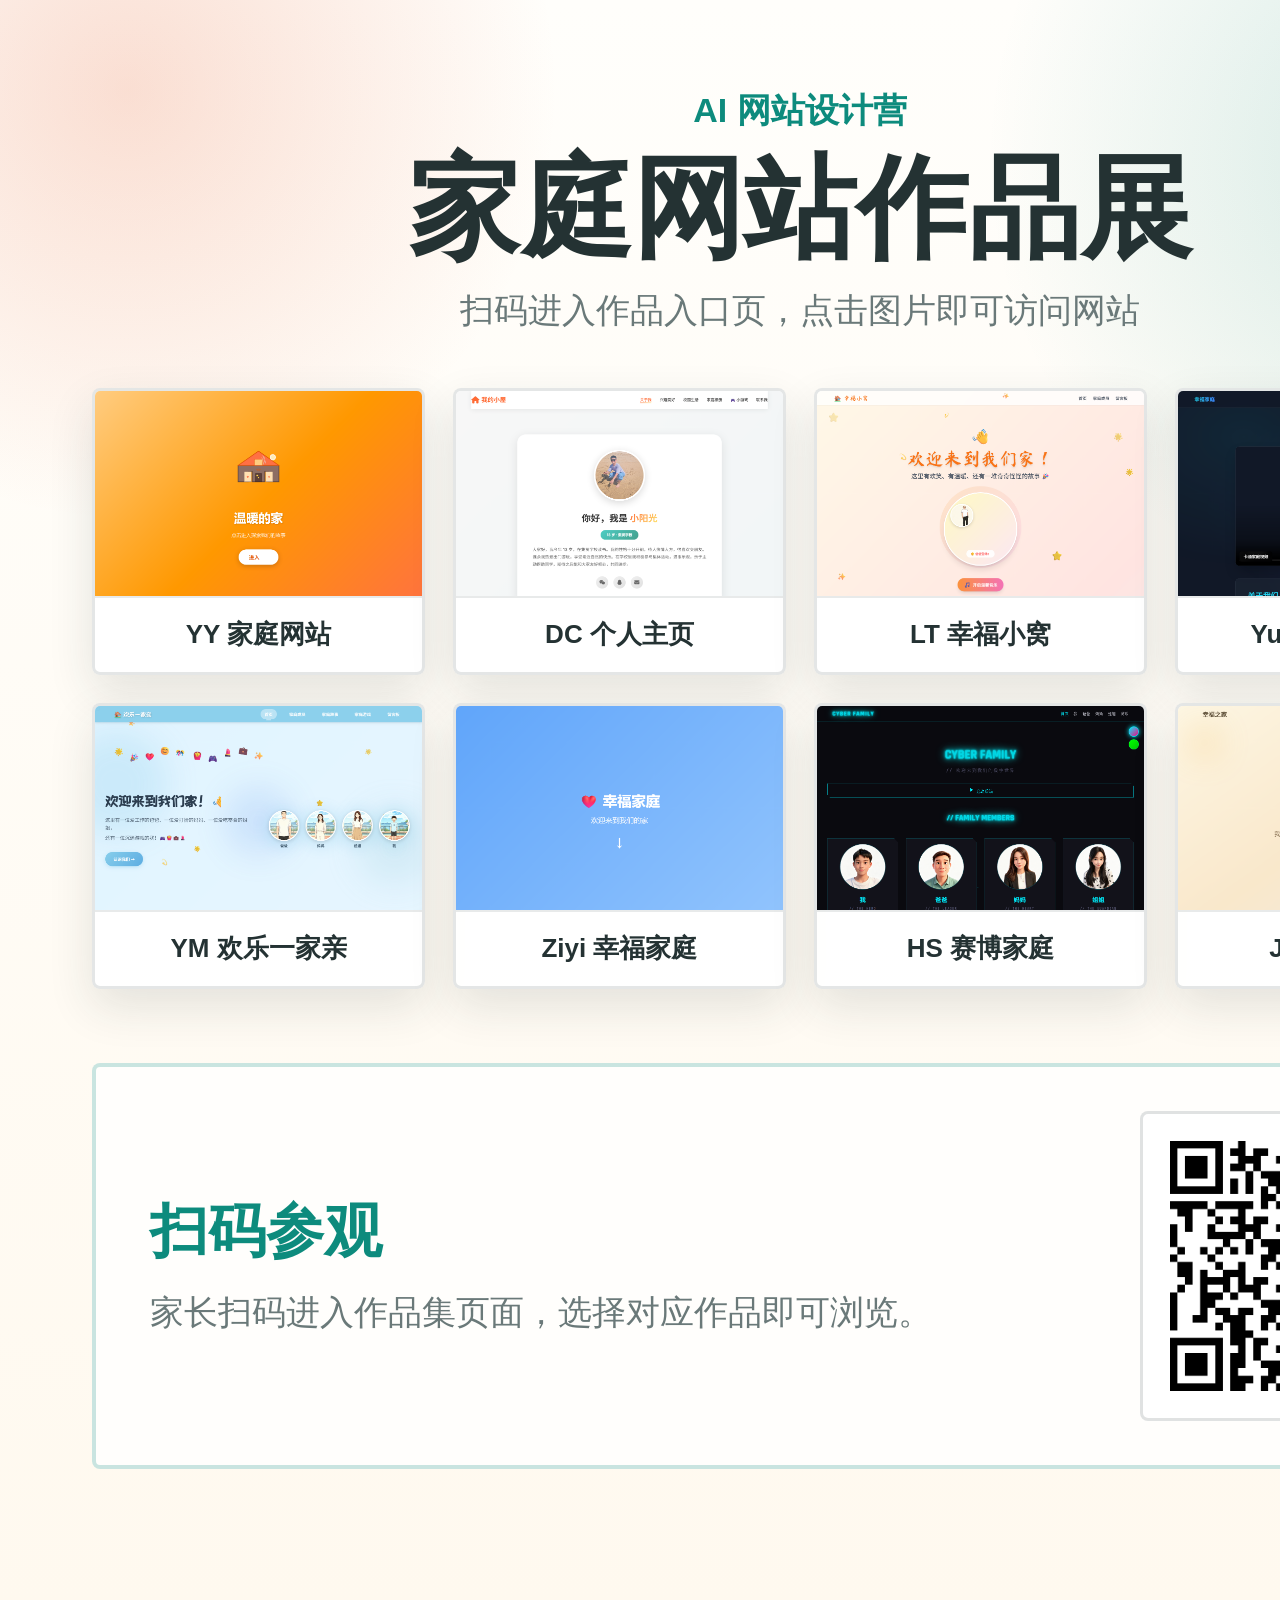
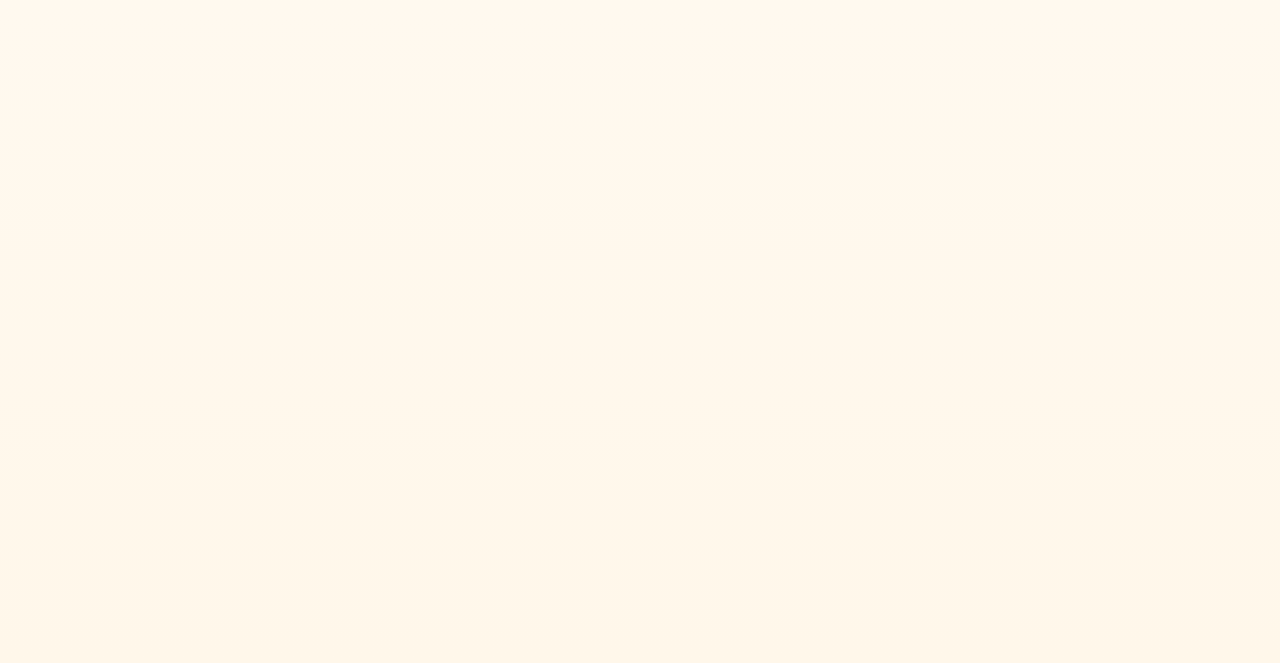
==== poster.html @ 542cbad8 "Create family sites showcase" ====
<!DOCTYPE html>
<html lang="zh-CN">
<head>
  <meta charset="UTF-8">
  <meta name="viewport" content="width=device-width, initial-scale=1.0">
  <title>AI 家庭网站作品展海报</title>
  <link rel="stylesheet" href="poster.css">
</head>
<body>
  <section class="poster">
    <header class="poster-header">
      <p>AI 网站设计营</p>
      <h1>家庭网站作品展</h1>
      <span>扫码进入作品入口页，点击图片即可访问网站</span>
    </header>

    <div class="poster-grid">
      <article><img src="assets/screenshots/yy.png" alt=""><b>YY 家庭网站</b></article>
      <article><img src="assets/screenshots/dc.png" alt=""><b>DC 个人主页</b></article>
      <article><img src="assets/screenshots/lt.png" alt=""><b>LT 幸福小窝</b></article>
      <article><img src="assets/screenshots/yufan.png" alt=""><b>Yufan 家庭网站</b></article>
      <article><img src="assets/screenshots/ym.png" alt=""><b>YM 欢乐一家亲</b></article>
      <article><img src="assets/screenshots/ziyi.png" alt=""><b>Ziyi 幸福家庭</b></article>
      <article><img src="assets/screenshots/hs.png" alt=""><b>HS 赛博家庭</b></article>
      <article><img src="assets/screenshots/jh.png" alt=""><b>JH 幸福之家</b></article>
    </div>

    <footer class="poster-footer">
      <div>
        <h2>扫码参观</h2>
        <p>家长扫码进入作品集页面，选择对应作品即可浏览。</p>
      </div>
      <img class="qr" src="assets/qr.png" alt="作品入口二维码">
    </footer>
  </section>
</body>
</html>
---- poster.css ----
:root {
  --ink: #243233;
  --muted: #6a7979;
  --paper: #fff8ed;
  --accent: #e96f45;
  --green: #0d8b7d;
}

* {
  box-sizing: border-box;
}

body {
  margin: 0;
  width: 1600px;
  height: 2263px;
  overflow: hidden;
  font-family: "Microsoft YaHei", "Noto Sans SC", Arial, sans-serif;
  color: var(--ink);
  background: var(--paper);
}

.poster {
  width: 1600px;
  height: 2263px;
  padding: 88px 92px 78px;
  background:
    radial-gradient(circle at 8% 4%, rgba(233, 111, 69, 0.22), transparent 430px),
    radial-gradient(circle at 91% 7%, rgba(13, 139, 125, 0.18), transparent 470px),
    linear-gradient(180deg, #fffefb 0%, #fff7ea 100%);
}

.poster-header {
  text-align: center;
  margin-bottom: 54px;
}

.poster-header p {
  margin: 0 0 18px;
  color: var(--green);
  font-size: 34px;
  font-weight: 800;
}

.poster-header h1 {
  margin: 0;
  font-size: 112px;
  line-height: 1.02;
  letter-spacing: 0;
}

.poster-header span {
  display: block;
  margin-top: 22px;
  color: var(--muted);
  font-size: 34px;
}

.poster-grid {
  display: grid;
  grid-template-columns: repeat(4, 1fr);
  gap: 28px;
}

.poster-grid article {
  overflow: hidden;
  border: 3px solid rgba(36, 50, 51, 0.12);
  border-radius: 8px;
  background: rgba(255, 255, 255, 0.92);
  box-shadow: 0 18px 46px rgba(36, 50, 51, 0.12);
}

.poster-grid img {
  display: block;
  width: 100%;
  aspect-ratio: 16 / 10;
  object-fit: cover;
  object-position: top center;
}

.poster-grid b {
  display: flex;
  align-items: center;
  justify-content: center;
  height: 76px;
  padding: 0 12px;
  border-top: 2px solid rgba(36, 50, 51, 0.1);
  font-size: 26px;
  text-align: center;
}

.poster-footer {
  display: grid;
  grid-template-columns: 1fr 310px;
  align-items: center;
  gap: 44px;
  margin-top: 74px;
  padding: 44px 54px;
  border: 4px solid rgba(13, 139, 125, 0.22);
  border-radius: 8px;
  background: rgba(255, 255, 255, 0.76);
}

.poster-footer h2 {
  margin: 0 0 16px;
  color: var(--green);
  font-size: 58px;
}

.poster-footer p {
  margin: 0;
  max-width: 850px;
  color: var(--muted);
  font-size: 34px;
  line-height: 1.5;
}

.qr {
  width: 310px;
  height: 310px;
  padding: 18px;
  border-radius: 8px;
  background: white;
  border: 3px solid rgba(36, 50, 51, 0.14);
}
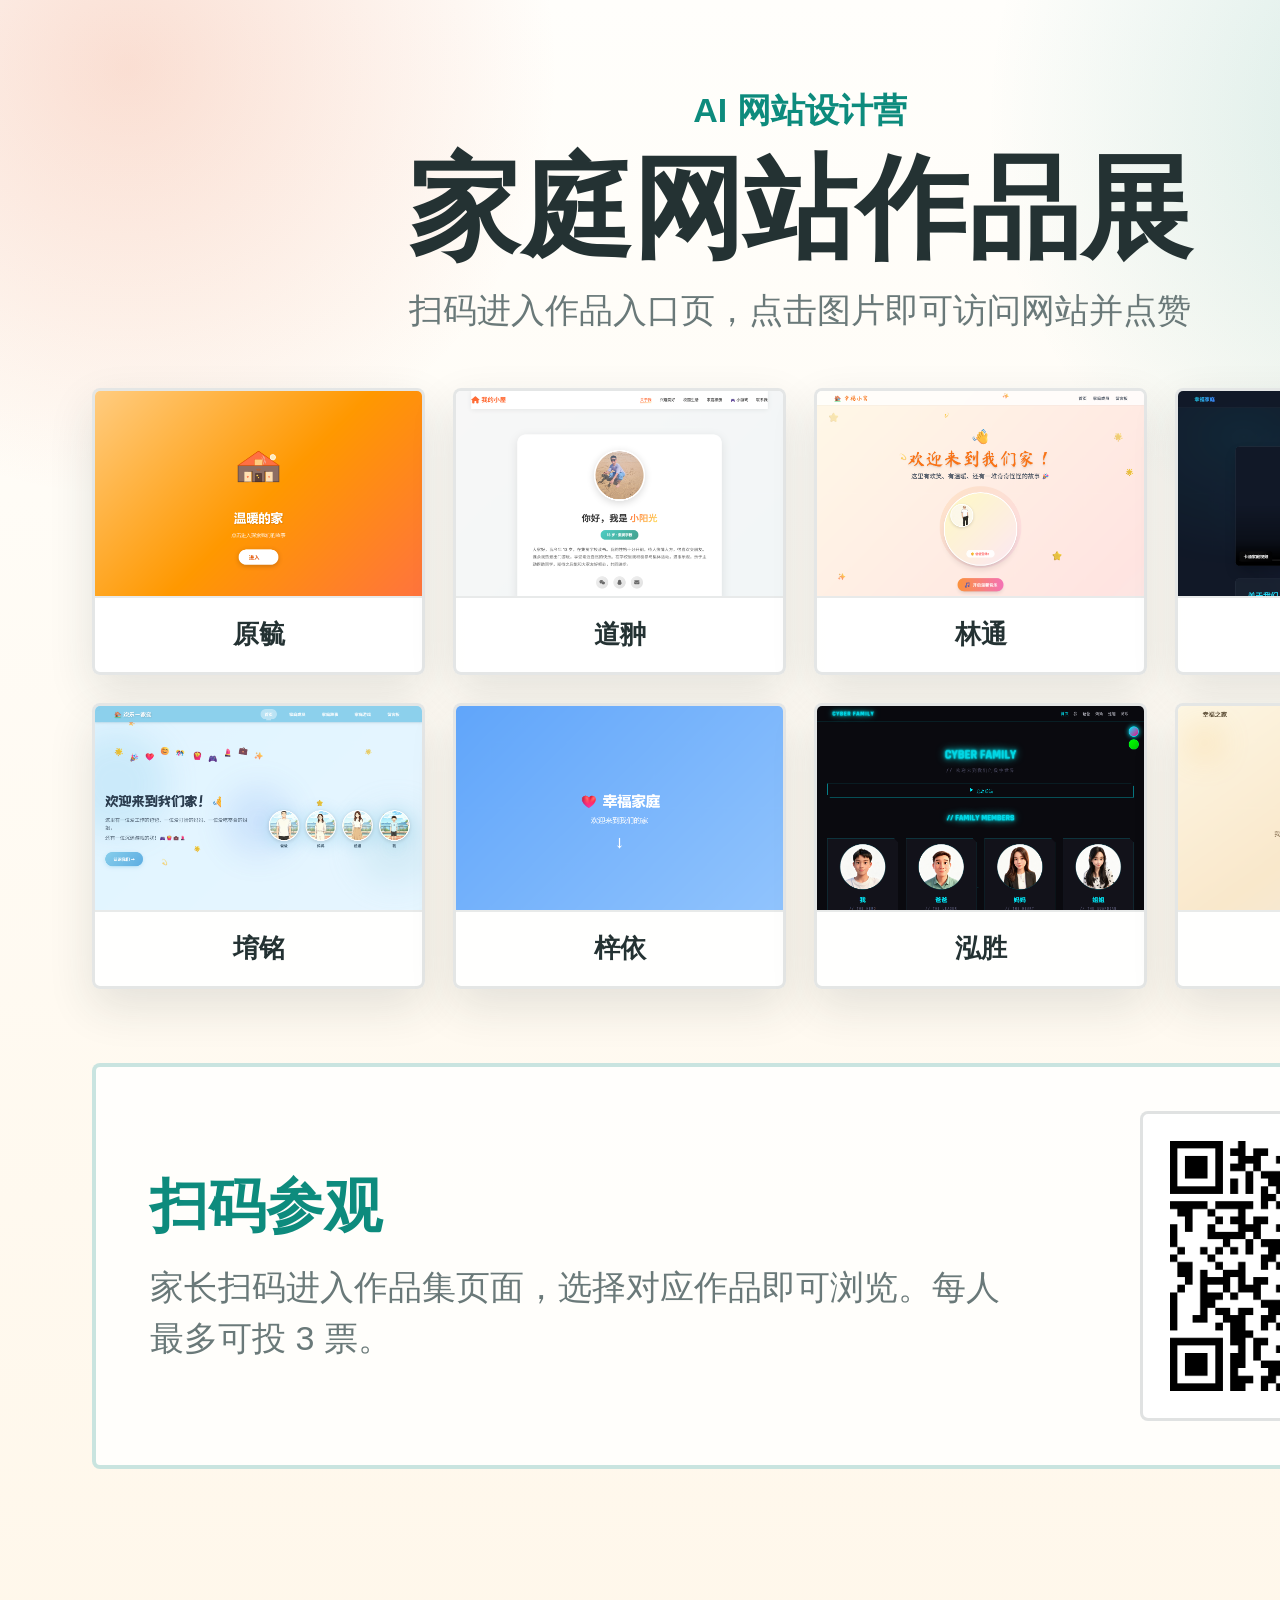
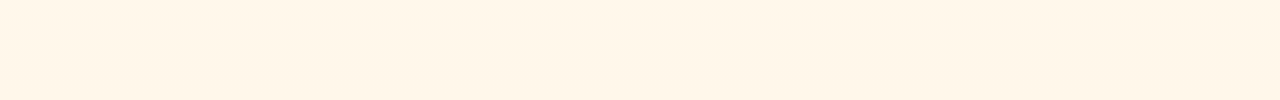
==== commit 884060a1: "Add local voting and update student names" ====
--- a/poster.html
+++ b/poster.html
@@ -11,28 +11,27 @@
     <header class="poster-header">
       <p>AI 网站设计营</p>
       <h1>家庭网站作品展</h1>
-      <span>扫码进入作品入口页，点击图片即可访问网站</span>
+      <span>扫码进入作品入口页，点击图片即可访问网站并点赞</span>
     </header>
 
     <div class="poster-grid">
-      <article><img src="assets/screenshots/yy.png" alt=""><b>YY 家庭网站</b></article>
-      <article><img src="assets/screenshots/dc.png" alt=""><b>DC 个人主页</b></article>
-      <article><img src="assets/screenshots/lt.png" alt=""><b>LT 幸福小窝</b></article>
-      <article><img src="assets/screenshots/yufan.png" alt=""><b>Yufan 家庭网站</b></article>
-      <article><img src="assets/screenshots/ym.png" alt=""><b>YM 欢乐一家亲</b></article>
-      <article><img src="assets/screenshots/ziyi.png" alt=""><b>Ziyi 幸福家庭</b></article>
-      <article><img src="assets/screenshots/hs.png" alt=""><b>HS 赛博家庭</b></article>
-      <article><img src="assets/screenshots/jh.png" alt=""><b>JH 幸福之家</b></article>
+      <article><img src="assets/screenshots/yy.png" alt=""><b>原毓</b></article>
+      <article><img src="assets/screenshots/dc.png" alt=""><b>道翀</b></article>
+      <article><img src="assets/screenshots/lt.png" alt=""><b>林通</b></article>
+      <article><img src="assets/screenshots/yufan.png" alt=""><b>羽帆</b></article>
+      <article><img src="assets/screenshots/ym.png" alt=""><b>堉铭</b></article>
+      <article><img src="assets/screenshots/ziyi.png" alt=""><b>梓依</b></article>
+      <article><img src="assets/screenshots/hs.png" alt=""><b>泓胜</b></article>
+      <article><img src="assets/screenshots/jh.png" alt=""><b>靖淮</b></article>
     </div>
 
     <footer class="poster-footer">
       <div>
         <h2>扫码参观</h2>
-        <p>家长扫码进入作品集页面，选择对应作品即可浏览。</p>
+        <p>家长扫码进入作品集页面，选择对应作品即可浏览。每人最多可投 3 票。</p>
       </div>
       <img class="qr" src="assets/qr.png" alt="作品入口二维码">
     </footer>
   </section>
 </body>
 </html>
-
--- a/poster.css
+++ b/poster.css
@@ -13,7 +13,7 @@
 body {
   margin: 0;
   width: 1600px;
-  height: 2263px;
+  height: 1700px;
   overflow: hidden;
   font-family: "Microsoft YaHei", "Noto Sans SC", Arial, sans-serif;
   color: var(--ink);
@@ -22,7 +22,7 @@
 
 .poster {
   width: 1600px;
-  height: 2263px;
+  height: 1700px;
   padding: 88px 92px 78px;
   background:
     radial-gradient(circle at 8% 4%, rgba(233, 111, 69, 0.22), transparent 430px),
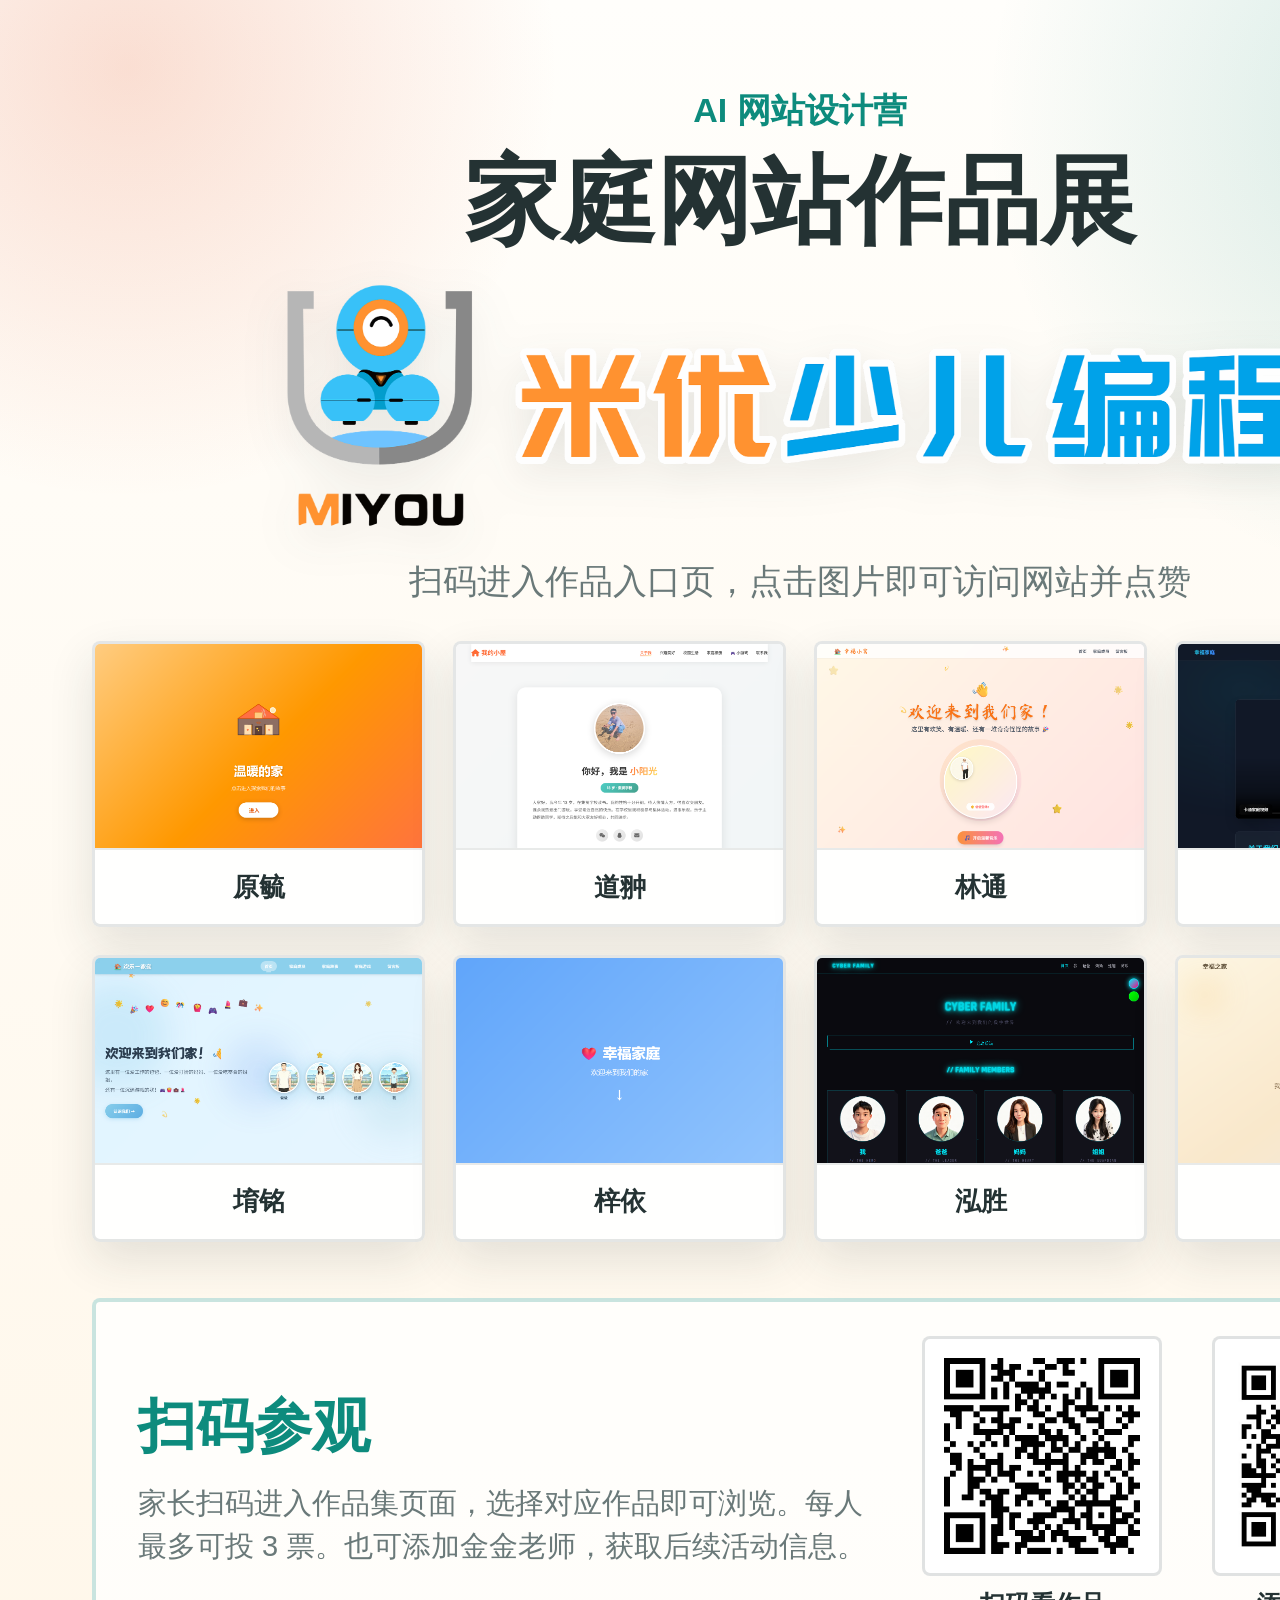
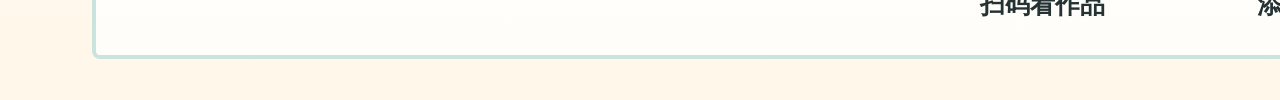
==== commit 766591cd: "Add database voting and updated poster" ====
--- a/poster.html
+++ b/poster.html
@@ -11,6 +11,7 @@
     <header class="poster-header">
       <p>AI 网站设计营</p>
       <h1>家庭网站作品展</h1>
+      <img class="brand-logo" src="assets/miyou-logo.png" alt="米优少儿编程">
       <span>扫码进入作品入口页，点击图片即可访问网站并点赞</span>
     </header>
 
@@ -28,9 +29,16 @@
     <footer class="poster-footer">
       <div>
         <h2>扫码参观</h2>
-        <p>家长扫码进入作品集页面，选择对应作品即可浏览。每人最多可投 3 票。</p>
+        <p>家长扫码进入作品集页面，选择对应作品即可浏览。每人最多可投 3 票。也可添加金金老师，获取后续活动信息。</p>
       </div>
-      <img class="qr" src="assets/qr.png" alt="作品入口二维码">
+      <div class="qr-card">
+        <img class="qr" src="assets/qr.png" alt="作品入口二维码">
+        <b>扫码看作品</b>
+      </div>
+      <div class="qr-card">
+        <img class="qr" src="assets/miyou-qr.jpg" alt="添加金金老师二维码">
+        <b>添加金金老师</b>
+      </div>
     </footer>
   </section>
 </body>
--- a/poster.css
+++ b/poster.css
@@ -32,7 +32,7 @@
 
 .poster-header {
   text-align: center;
-  margin-bottom: 54px;
+  margin-bottom: 36px;
 }
 
 .poster-header p {
@@ -44,14 +44,22 @@
 
 .poster-header h1 {
   margin: 0;
-  font-size: 112px;
+  font-size: 96px;
   line-height: 1.02;
   letter-spacing: 0;
 }
 
+.brand-logo {
+  display: block;
+  width: min(1120px, 88%);
+  height: auto;
+  margin: 24px auto 22px;
+  filter: drop-shadow(0 14px 22px rgba(36, 50, 51, 0.1));
+}
+
 .poster-header span {
   display: block;
-  margin-top: 22px;
+  margin-top: 8px;
   color: var(--muted);
   font-size: 34px;
 }
@@ -91,11 +99,11 @@
 
 .poster-footer {
   display: grid;
-  grid-template-columns: 1fr 310px;
+  grid-template-columns: 1fr 260px 260px;
   align-items: center;
-  gap: 44px;
-  margin-top: 74px;
-  padding: 44px 54px;
+  gap: 30px;
+  margin-top: 56px;
+  padding: 34px 42px;
   border: 4px solid rgba(13, 139, 125, 0.22);
   border-radius: 8px;
   background: rgba(255, 255, 255, 0.76);
@@ -109,17 +117,28 @@
 
 .poster-footer p {
   margin: 0;
-  max-width: 850px;
+  max-width: 760px;
   color: var(--muted);
-  font-size: 34px;
+  font-size: 29px;
   line-height: 1.5;
 }
 
+.qr-card {
+  display: grid;
+  gap: 12px;
+  justify-items: center;
+}
+
 .qr {
-  width: 310px;
-  height: 310px;
-  padding: 18px;
+  width: 240px;
+  height: 240px;
+  padding: 12px;
   border-radius: 8px;
   background: white;
   border: 3px solid rgba(36, 50, 51, 0.14);
 }
+
+.qr-card b {
+  color: var(--ink);
+  font-size: 25px;
+}
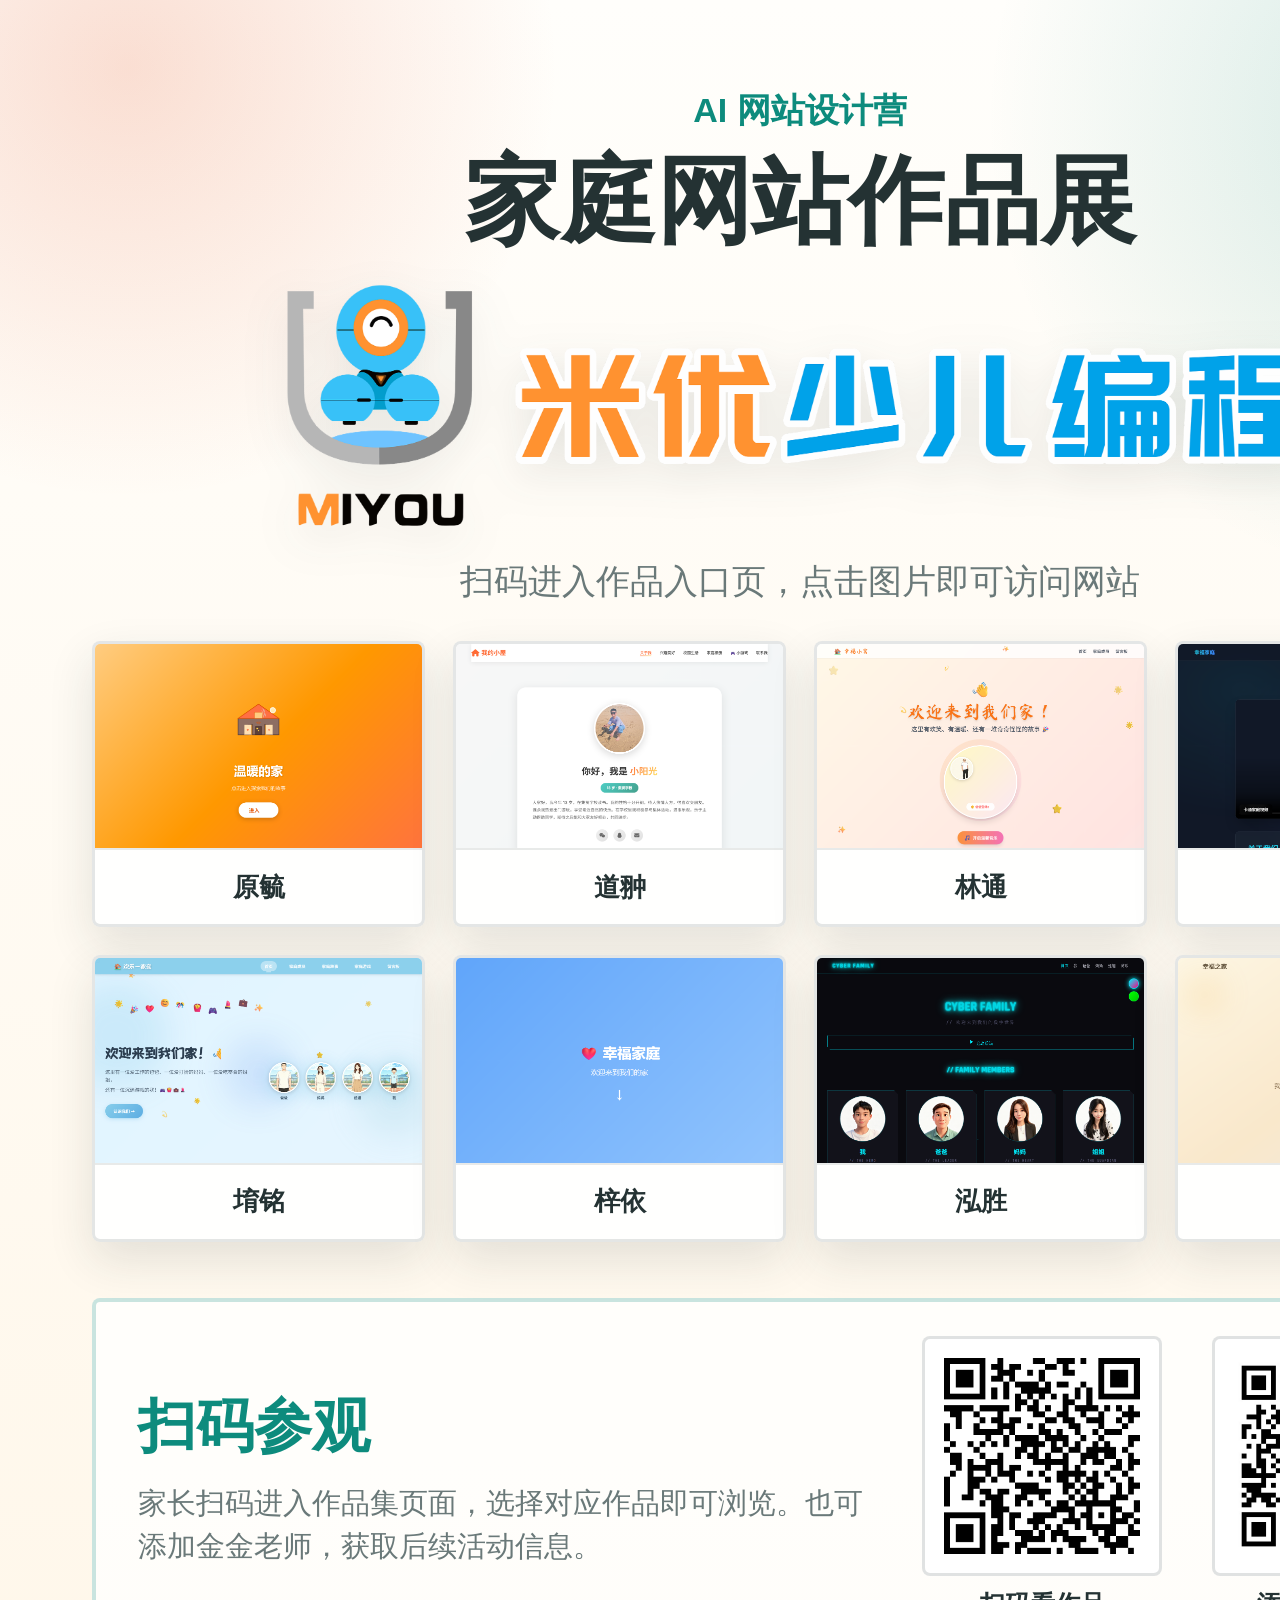
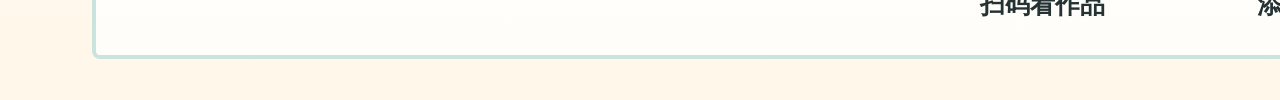
==== commit aecf603e: "Remove voting and database features" ====
--- a/poster.html
+++ b/poster.html
@@ -12,7 +12,7 @@
       <p>AI 网站设计营</p>
       <h1>家庭网站作品展</h1>
       <img class="brand-logo" src="assets/miyou-logo.png" alt="米优少儿编程">
-      <span>扫码进入作品入口页，点击图片即可访问网站并点赞</span>
+      <span>扫码进入作品入口页，点击图片即可访问网站</span>
     </header>
 
     <div class="poster-grid">
@@ -29,7 +29,7 @@
     <footer class="poster-footer">
       <div>
         <h2>扫码参观</h2>
-        <p>家长扫码进入作品集页面，选择对应作品即可浏览。每人最多可投 3 票。也可添加金金老师，获取后续活动信息。</p>
+        <p>家长扫码进入作品集页面，选择对应作品即可浏览。也可添加金金老师，获取后续活动信息。</p>
       </div>
       <div class="qr-card">
         <img class="qr" src="assets/qr.png" alt="作品入口二维码">
